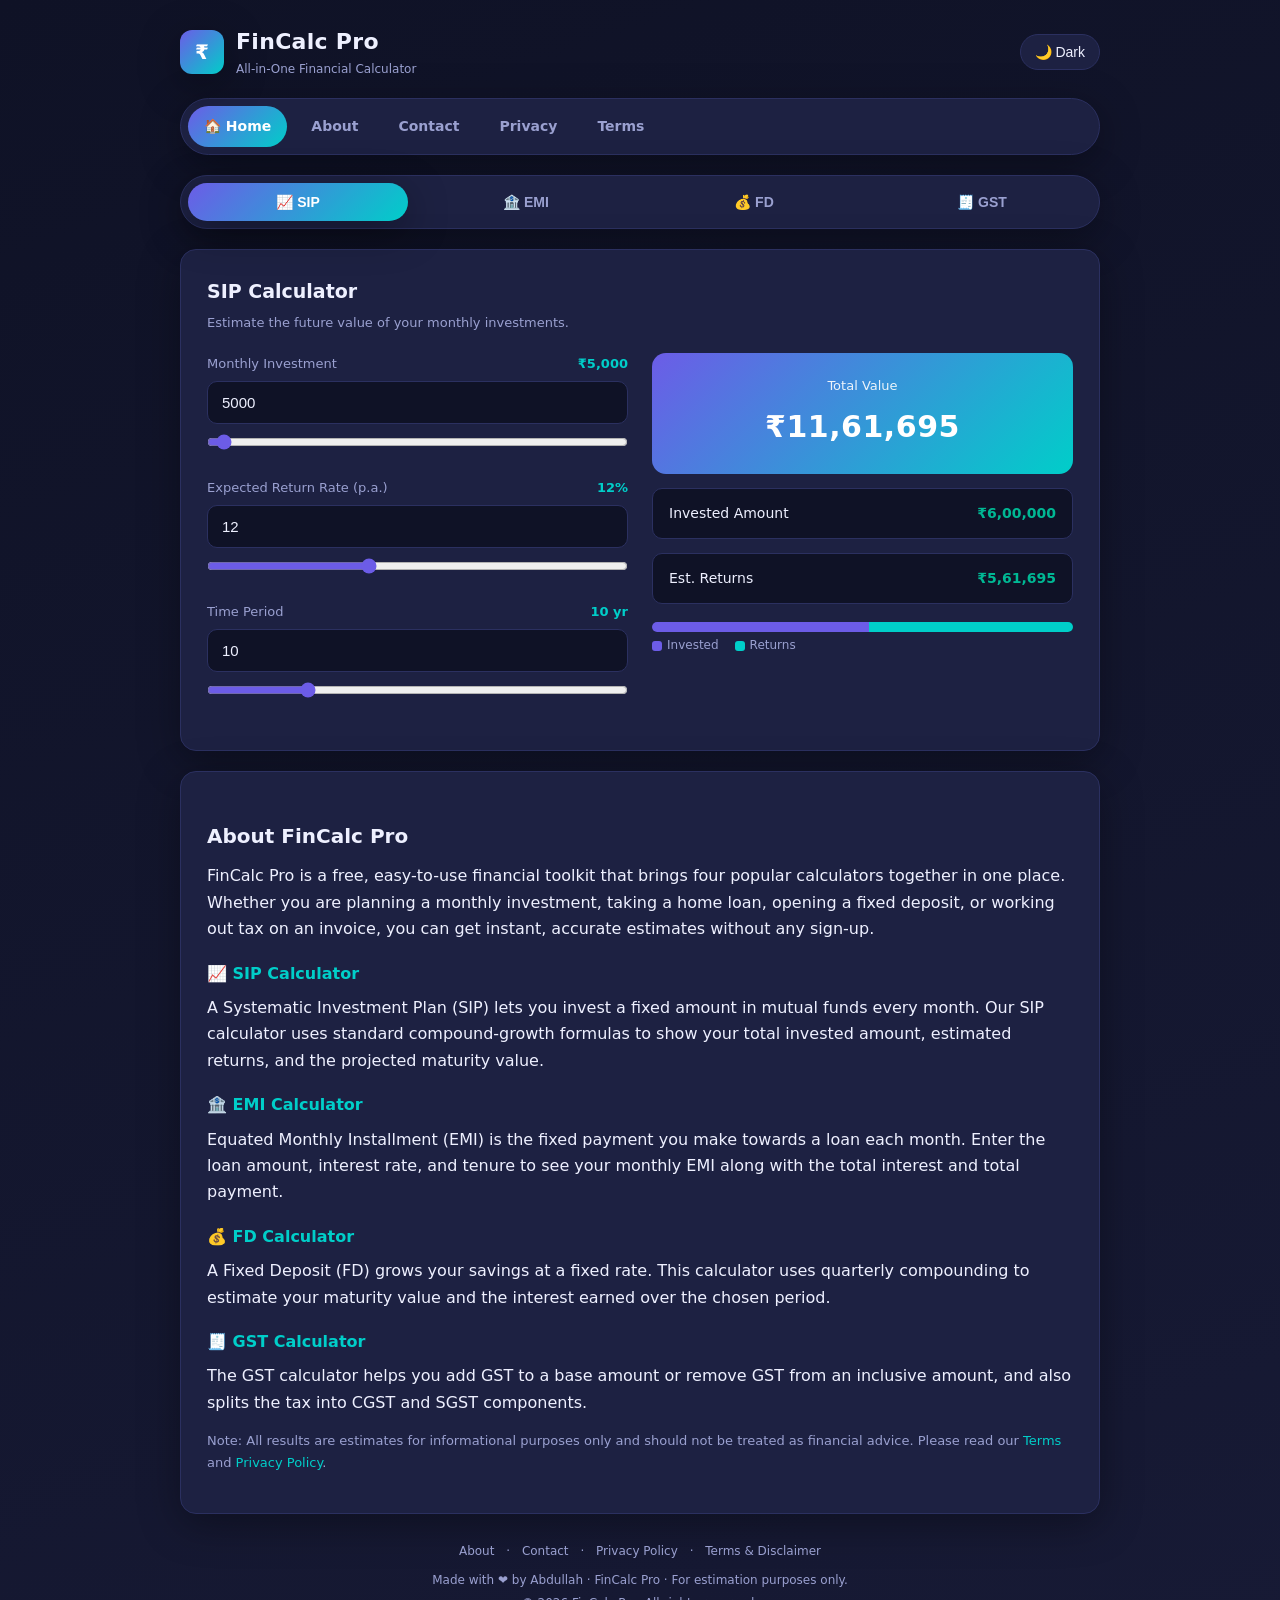
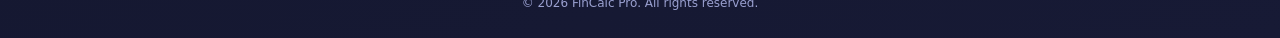
==== index.html @ 47fc5fb8 "Fix calculator bugs, rename to index.html, add SEO + AdSense-ready pages - Rename Index.html -> inde" ====
<!DOCTYPE html>
<html lang="en">
<head>
<meta charset="UTF-8">
<meta name="viewport" content="width=device-width, initial-scale=1.0">
<title>FinCalc Pro · Free SIP, EMI, FD & GST Calculator</title>
<meta name="description" content="FinCalc Pro is a free all-in-one financial calculator to compute SIP returns, loan EMI, fixed deposit (FD) maturity and GST online. Fast, accurate and mobile friendly.">
<meta name="keywords" content="SIP calculator, EMI calculator, FD calculator, GST calculator, financial calculator, loan EMI, mutual fund returns">
<meta name="author" content="Abdullah">
<link rel="canonical" href="https://mohdabdullah46345-ops.github.io/All-in-one-calculator-/">

<!-- Open Graph -->
<meta property="og:type" content="website">
<meta property="og:title" content="FinCalc Pro · Free SIP, EMI, FD & GST Calculator">
<meta property="og:description" content="Free all-in-one financial calculator for SIP, EMI, FD and GST. Fast, accurate and mobile friendly.">
<meta property="og:url" content="https://mohdabdullah46345-ops.github.io/All-in-one-calculator-/">
<meta name="twitter:card" content="summary">

<link rel="icon" type="image/svg+xml" href="favicon.svg">
<link rel="stylesheet" href="style.css">

<!-- Google AdSense: apne approval ke baad neeche wali line uncomment karein aur ca-pub-XXXX apne publisher ID se replace karein -->
<!-- <script async src="https://pagead2.googlesyndication.com/pagead/js/adsbygoogle.js?client=ca-pub-XXXXXXXXXXXXXXXX" crossorigin="anonymous"></script> -->

<!-- Structured Data -->
<script type="application/ld+json">
{
  "@context": "https://schema.org",
  "@type": "WebApplication",
  "name": "FinCalc Pro",
  "description": "Free all-in-one financial calculator for SIP, EMI, FD and GST.",
  "applicationCategory": "FinanceApplication",
  "operatingSystem": "All",
  "offers": { "@type": "Offer", "price": "0", "priceCurrency": "INR" },
  "author": { "@type": "Person", "name": "Abdullah" }
}
</script>
</head>
<body>
<div class="wrap">
  <header>
    <div class="logo">
      <a href="index.html">
        <div class="mark">₹</div>
        <div>
          <h1>FinCalc Pro</h1>
          <p>All-in-One Financial Calculator</p>
        </div>
      </a>
    </div>
    <button class="theme-btn" id="themeBtn">🌙 Dark</button>
  </header>

  <nav class="nav">
    <a href="index.html" class="active">🏠 Home</a>
    <a href="about.html">About</a>
    <a href="contact.html">Contact</a>
    <a href="privacy-policy.html">Privacy</a>
    <a href="terms.html">Terms</a>
  </nav>

  <div class="tabs" id="tabs">
    <button class="tab active" data-tab="sip">📈 SIP</button>
    <button class="tab" data-tab="emi">🏦 EMI</button>
    <button class="tab" data-tab="fd">💰 FD</button>
    <button class="tab" data-tab="gst">🧾 GST</button>
  </div>

  <!-- SIP -->
  <div class="card" data-panel="sip">
    <h2>SIP Calculator</h2>
    <p class="sub">Estimate the future value of your monthly investments.</p>
    <div class="grid">
      <div>
        <div class="field">
          <label>Monthly Investment <span class="val" id="sipAmtV">₹5,000</span></label>
          <input type="number" id="sipAmt" value="5000" min="500" max="200000" step="100">
          <input type="range" id="sipAmtR" value="5000" min="500" max="200000" step="500">
        </div>
        <div class="field">
          <label>Expected Return Rate (p.a.) <span class="val" id="sipRateV">12%</span></label>
          <input type="number" id="sipRate" value="12" min="1" max="30" step="0.5">
          <input type="range" id="sipRateR" value="12" min="1" max="30" step="0.5">
        </div>
        <div class="field">
          <label>Time Period <span class="val" id="sipYrV">10 yr</span></label>
          <input type="number" id="sipYr" value="10" min="1" max="40">
          <input type="range" id="sipYrR" value="10" min="1" max="40">
        </div>
      </div>
      <div class="result">
        <div class="res-main"><span>Total Value</span><strong id="sipTotal">₹0</strong></div>
        <div class="res-row"><span>Invested Amount</span><b id="sipInvested">₹0</b></div>
        <div class="res-row"><span>Est. Returns</span><b id="sipReturns">₹0</b></div>
        <div>
          <div class="bar"><i id="sipBar1" style="background:var(--pri)"></i><i id="sipBar2" style="background:var(--pri2)"></i></div>
          <div class="legend"><span><i class="dot" style="background:var(--pri)"></i>Invested</span><span><i class="dot" style="background:var(--pri2)"></i>Returns</span></div>
        </div>
      </div>
    </div>
  </div>

  <!-- EMI -->
  <div class="card" data-panel="emi" style="display:none">
    <h2>EMI Calculator</h2>
    <p class="sub">Calculate your monthly loan installment.</p>
    <div class="grid">
      <div>
        <div class="field">
          <label>Loan Amount <span class="val" id="emiAmtV">₹10,00,000</span></label>
          <input type="number" id="emiAmt" value="1000000" min="50000" max="10000000" step="1000">
          <input type="range" id="emiAmtR" value="1000000" min="50000" max="10000000" step="50000">
        </div>
        <div class="field">
          <label>Interest Rate (p.a.) <span class="val" id="emiRateV">9%</span></label>
          <input type="number" id="emiRate" value="9" min="1" max="20" step="0.1">
          <input type="range" id="emiRateR" value="9" min="1" max="20" step="0.1">
        </div>
        <div class="field">
          <label>Loan Tenure <span class="val" id="emiYrV">20 yr</span></label>
          <input type="number" id="emiYr" value="20" min="1" max="30">
          <input type="range" id="emiYrR" value="20" min="1" max="30">
        </div>
      </div>
      <div class="result">
        <div class="res-main"><span>Monthly EMI</span><strong id="emiMonthly">₹0</strong></div>
        <div class="res-row"><span>Principal</span><b id="emiPrincipal">₹0</b></div>
        <div class="res-row"><span>Total Interest</span><b id="emiInterest">₹0</b></div>
        <div class="res-row"><span>Total Payment</span><b id="emiTotal">₹0</b></div>
        <div>
          <div class="bar"><i id="emiBar1" style="background:var(--pri)"></i><i id="emiBar2" style="background:var(--pri2)"></i></div>
          <div class="legend"><span><i class="dot" style="background:var(--pri)"></i>Principal</span><span><i class="dot" style="background:var(--pri2)"></i>Interest</span></div>
        </div>
      </div>
    </div>
  </div>

  <!-- FD -->
  <div class="card" data-panel="fd" style="display:none">
    <h2>FD Calculator</h2>
    <p class="sub">Maturity value with quarterly compounding.</p>
    <div class="grid">
      <div>
        <div class="field">
          <label>Principal Amount <span class="val" id="fdAmtV">₹1,00,000</span></label>
          <input type="number" id="fdAmt" value="100000" min="5000" max="5000000" step="1000">
          <input type="range" id="fdAmtR" value="100000" min="5000" max="5000000" step="5000">
        </div>
        <div class="field">
          <label>Interest Rate (p.a.) <span class="val" id="fdRateV">7%</span></label>
          <input type="number" id="fdRate" value="7" min="1" max="12" step="0.1">
          <input type="range" id="fdRateR" value="7" min="1" max="12" step="0.1">
        </div>
        <div class="field">
          <label>Time Period <span class="val" id="fdYrV">5 yr</span></label>
          <input type="number" id="fdYr" value="5" min="1" max="25">
          <input type="range" id="fdYrR" value="5" min="1" max="25">
        </div>
      </div>
      <div class="result">
        <div class="res-main"><span>Maturity Value</span><strong id="fdTotal">₹0</strong></div>
        <div class="res-row"><span>Invested Amount</span><b id="fdInvested">₹0</b></div>
        <div class="res-row"><span>Est. Interest</span><b id="fdInterest">₹0</b></div>
        <div>
          <div class="bar"><i id="fdBar1" style="background:var(--pri)"></i><i id="fdBar2" style="background:var(--pri2)"></i></div>
          <div class="legend"><span><i class="dot" style="background:var(--pri)"></i>Invested</span><span><i class="dot" style="background:var(--pri2)"></i>Interest</span></div>
        </div>
      </div>
    </div>
  </div>

  <!-- GST -->
  <div class="card" data-panel="gst" style="display:none">
    <h2>GST Calculator</h2>
    <p class="sub">Add or remove GST from an amount.</p>
    <div class="grid">
      <div>
        <div class="field">
          <label>Amount <span class="val" id="gstAmtV">₹10,000</span></label>
          <input type="number" id="gstAmt" value="10000" min="1" max="1000000" step="100">
          <input type="range" id="gstAmtR" value="10000" min="100" max="1000000" step="100">
        </div>
        <div class="field">
          <label>GST Rate <span class="val" id="gstRateV">18%</span></label>
          <input type="number" id="gstRate" value="18" min="0" max="28" step="0.5">
          <input type="range" id="gstRateR" value="18" min="0" max="28" step="0.5">
        </div>
        <div class="field">
          <label style="margin-bottom:10px">Calculation Type</label>
          <label style="font-size:14px;color:var(--txt);cursor:pointer"><input type="radio" name="gstType" value="add" checked> Add GST (exclusive)</label><br>
          <label style="font-size:14px;color:var(--txt);cursor:pointer;margin-top:6px;display:inline-block"><input type="radio" name="gstType" value="remove"> Remove GST (inclusive)</label>
        </div>
      </div>
      <div class="result">
        <div class="res-main"><span>Total Amount</span><strong id="gstTotal">₹0</strong></div>
        <div class="res-row"><span>Base Amount</span><b id="gstBase">₹0</b></div>
        <div class="res-row"><span>GST Amount</span><b id="gstTax">₹0</b></div>
        <div class="res-row"><span>CGST + SGST</span><b id="gstSplit">₹0 + ₹0</b></div>
      </div>
    </div>
  </div>

  <!-- SEO / AdSense friendly descriptive content -->
  <div class="card content" style="margin-top:20px">
    <h2>About FinCalc Pro</h2>
    <p>FinCalc Pro is a free, easy-to-use financial toolkit that brings four popular calculators together in one place. Whether you are planning a monthly investment, taking a home loan, opening a fixed deposit, or working out tax on an invoice, you can get instant, accurate estimates without any sign-up.</p>
    <h3>📈 SIP Calculator</h3>
    <p>A Systematic Investment Plan (SIP) lets you invest a fixed amount in mutual funds every month. Our SIP calculator uses standard compound-growth formulas to show your total invested amount, estimated returns, and the projected maturity value.</p>
    <h3>🏦 EMI Calculator</h3>
    <p>Equated Monthly Installment (EMI) is the fixed payment you make towards a loan each month. Enter the loan amount, interest rate, and tenure to see your monthly EMI along with the total interest and total payment.</p>
    <h3>💰 FD Calculator</h3>
    <p>A Fixed Deposit (FD) grows your savings at a fixed rate. This calculator uses quarterly compounding to estimate your maturity value and the interest earned over the chosen period.</p>
    <h3>🧾 GST Calculator</h3>
    <p>The GST calculator helps you add GST to a base amount or remove GST from an inclusive amount, and also splits the tax into CGST and SGST components.</p>
    <p style="color:var(--muted);font-size:13px">Note: All results are estimates for informational purposes only and should not be treated as financial advice. Please read our <a href="terms.html">Terms</a> and <a href="privacy-policy.html">Privacy Policy</a>.</p>
  </div>

  <footer>
    <div class="foot-links">
      <a href="about.html">About</a> ·
      <a href="contact.html">Contact</a> ·
      <a href="privacy-policy.html">Privacy Policy</a> ·
      <a href="terms.html">Terms &amp; Disclaimer</a>
    </div>
    Made with ❤️ by Abdullah · FinCalc Pro · For estimation purposes only.<br>
    &copy; <span id="year"></span> FinCalc Pro. All rights reserved.
  </footer>
</div>

<script src="app.js"></script>
</body>
</html>
---- style.css ----
/* ===== FinCalc Pro - Shared Styles ===== */
:root{
  --bg:#0f1226; --bg2:#171a35; --card:#1d2142; --line:#2b3060;
  --txt:#eef0ff; --muted:#9aa0d0; --pri:#6c5ce7; --pri2:#00cec9;
  --good:#00b894; --warn:#fdcb6e; --shadow:0 10px 40px rgba(0,0,0,.35);
  --r:16px;
}
[data-theme="light"]{
  --bg:#eef1f8; --bg2:#ffffff; --card:#ffffff; --line:#e3e7f2;
  --txt:#1a1d35; --muted:#6b7194; --shadow:0 10px 30px rgba(50,60,120,.12);
}
*{box-sizing:border-box;margin:0;padding:0}
body{
  font-family:"Segoe UI",system-ui,-apple-system,Roboto,Arial,sans-serif;
  background:linear-gradient(160deg,var(--bg),var(--bg2));
  color:var(--txt);min-height:100vh;padding:24px 14px;transition:.3s;
  line-height:1.65;
}
.wrap{max-width:920px;margin:0 auto}
a{color:var(--pri2);text-decoration:none}
a:hover{text-decoration:underline}

/* header */
header{display:flex;align-items:center;justify-content:space-between;margin-bottom:18px;flex-wrap:wrap;gap:12px}
.logo{display:flex;align-items:center;gap:12px}
.logo a{display:flex;align-items:center;gap:12px;color:inherit;text-decoration:none}
.logo .mark{width:44px;height:44px;border-radius:12px;display:grid;place-items:center;
  background:linear-gradient(135deg,var(--pri),var(--pri2));font-weight:800;font-size:20px;color:#fff;box-shadow:var(--shadow)}
.logo h1{font-size:22px;letter-spacing:.3px}
.logo p{font-size:12px;color:var(--muted)}
.theme-btn{background:var(--card);border:1px solid var(--line);color:var(--txt);
  padding:9px 14px;border-radius:30px;cursor:pointer;font-size:14px;transition:.2s}
.theme-btn:hover{border-color:var(--pri)}

/* primary nav */
.nav{display:flex;gap:8px;flex-wrap:wrap;background:var(--card);padding:7px;border-radius:30px;
  margin-bottom:20px;border:1px solid var(--line);box-shadow:var(--shadow)}
.nav a{padding:9px 16px;border-radius:24px;font-weight:600;font-size:14px;color:var(--muted);transition:.2s}
.nav a:hover{color:var(--txt);text-decoration:none}
.nav a.active{background:linear-gradient(135deg,var(--pri),var(--pri2));color:#fff}

/* tabs */
.tabs{display:flex;gap:8px;background:var(--card);padding:7px;border-radius:30px;
  margin-bottom:20px;flex-wrap:wrap;border:1px solid var(--line);box-shadow:var(--shadow)}
.tab{flex:1;min-width:120px;text-align:center;padding:11px 10px;border-radius:24px;cursor:pointer;
  font-weight:600;font-size:14px;color:var(--muted);transition:.25s;border:none;background:none}
.tab.active{background:linear-gradient(135deg,var(--pri),var(--pri2));color:#fff;box-shadow:var(--shadow)}

/* card */
.card{background:var(--card);border:1px solid var(--line);border-radius:var(--r);
  padding:26px;box-shadow:var(--shadow);animation:fade .35s ease}
@keyframes fade{from{opacity:0;transform:translateY(8px)}to{opacity:1;transform:none}}
.card h2{font-size:19px;margin-bottom:4px}
.card .sub{color:var(--muted);font-size:13px;margin-bottom:20px}

/* calculator grid */
.grid{display:grid;grid-template-columns:1fr 1fr;gap:24px}
@media(max-width:680px){.grid{grid-template-columns:1fr}}
.field{margin-bottom:18px}
.field label{display:flex;justify-content:space-between;font-size:13px;color:var(--muted);margin-bottom:7px}
.field .val{color:var(--pri2);font-weight:700}
.field input[type=number]{width:100%;padding:12px 14px;border-radius:10px;border:1px solid var(--line);
  background:var(--bg);color:var(--txt);font-size:15px;outline:none;transition:.2s}
.field input[type=number]:focus{border-color:var(--pri)}
.field input[type=range]{width:100%;accent-color:var(--pri);margin-top:10px}
.result{display:flex;flex-direction:column;gap:14px}
.res-main{background:linear-gradient(135deg,var(--pri),var(--pri2));border-radius:14px;
  padding:22px;color:#fff;text-align:center}
.res-main span{font-size:13px;opacity:.9;display:block;margin-bottom:6px}
.res-main strong{font-size:30px;font-weight:800;letter-spacing:.5px}
.res-row{display:flex;justify-content:space-between;padding:13px 16px;background:var(--bg);
  border-radius:10px;border:1px solid var(--line);font-size:14px}
.res-row b{color:var(--good)}
.bar{height:10px;border-radius:6px;background:var(--bg);overflow:hidden;display:flex;margin-top:4px}
.bar i{display:block;height:100%}
.legend{display:flex;gap:16px;font-size:12px;color:var(--muted);margin-top:4px}
.dot{display:inline-block;width:10px;height:10px;border-radius:3px;margin-right:5px;vertical-align:middle}

/* content pages (about, privacy, etc.) */
.content h2{font-size:20px;margin:22px 0 10px}
.content h3{font-size:16px;margin:18px 0 8px;color:var(--pri2)}
.content p{margin-bottom:14px;color:var(--txt)}
.content ul{margin:0 0 14px 22px;color:var(--txt)}
.content li{margin-bottom:7px}
.content .meta{color:var(--muted);font-size:13px;margin-bottom:18px}
.content a{color:var(--pri2)}

/* contact form */
.form-field{margin-bottom:16px}
.form-field label{display:block;font-size:13px;color:var(--muted);margin-bottom:6px}
.form-field input,.form-field textarea{width:100%;padding:12px 14px;border-radius:10px;
  border:1px solid var(--line);background:var(--bg);color:var(--txt);font-size:15px;outline:none;font-family:inherit}
.form-field input:focus,.form-field textarea:focus{border-color:var(--pri)}
.btn{background:linear-gradient(135deg,var(--pri),var(--pri2));color:#fff;border:none;
  padding:12px 22px;border-radius:30px;font-size:15px;font-weight:600;cursor:pointer;transition:.2s}
.btn:hover{opacity:.92}

footer{text-align:center;color:var(--muted);font-size:12px;margin-top:26px;line-height:1.9}
footer a{color:var(--muted)}
footer a:hover{color:var(--pri2)}
.foot-links{margin-bottom:6px}
.foot-links a{margin:0 8px}
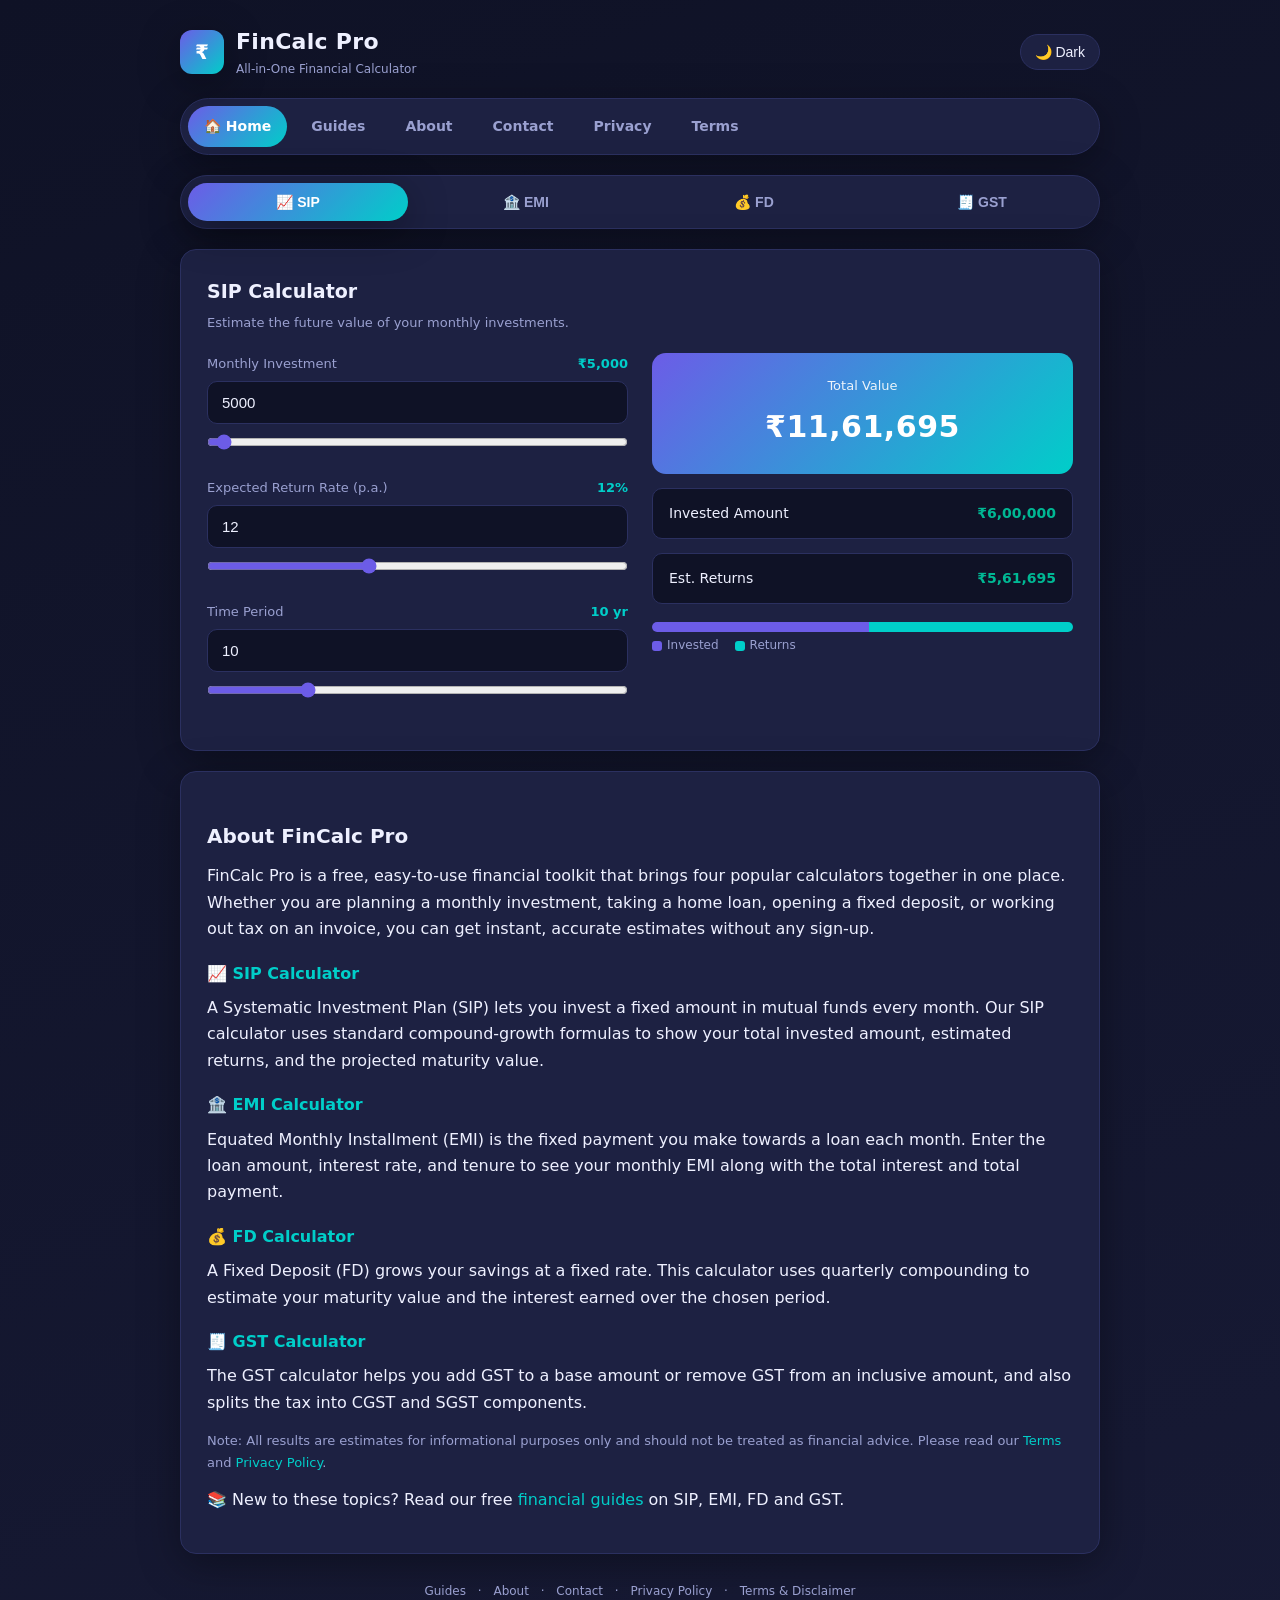
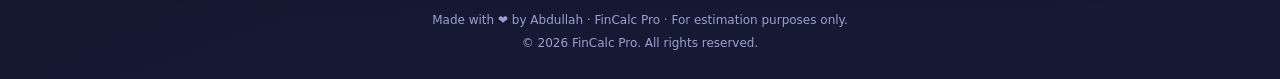
==== commit b81ac3c7: "Add EMI, FD, GST guide articles + guides index page - Add emi-guide.html, fd-guide.html, gst-guide.h" ====
--- a/index.html
+++ b/index.html
@@ -3,6 +3,7 @@
 <head>
 <meta charset="UTF-8">
 <meta name="viewport" content="width=device-width, initial-scale=1.0">
+<meta name="google-site-verification" content="vw7XBPEqte4qpdyo3AJ491x3fcJIw0oCZfiyxnTsbXY" />
 <title>FinCalc Pro · Free SIP, EMI, FD & GST Calculator</title>
 <meta name="description" content="FinCalc Pro is a free all-in-one financial calculator to compute SIP returns, loan EMI, fixed deposit (FD) maturity and GST online. Fast, accurate and mobile friendly.">
 <meta name="keywords" content="SIP calculator, EMI calculator, FD calculator, GST calculator, financial calculator, loan EMI, mutual fund returns">
@@ -53,6 +54,7 @@
 
   <nav class="nav">
     <a href="index.html" class="active">🏠 Home</a>
+    <a href="guides.html">Guides</a>
     <a href="about.html">About</a>
     <a href="contact.html">Contact</a>
     <a href="privacy-policy.html">Privacy</a>
@@ -213,10 +215,12 @@
     <h3>🧾 GST Calculator</h3>
     <p>The GST calculator helps you add GST to a base amount or remove GST from an inclusive amount, and also splits the tax into CGST and SGST components.</p>
     <p style="color:var(--muted);font-size:13px">Note: All results are estimates for informational purposes only and should not be treated as financial advice. Please read our <a href="terms.html">Terms</a> and <a href="privacy-policy.html">Privacy Policy</a>.</p>
+    <p style="margin-top:10px">📚 New to these topics? Read our free <a href="guides.html">financial guides</a> on SIP, EMI, FD and GST.</p>
   </div>
 
   <footer>
     <div class="foot-links">
+      <a href="guides.html">Guides</a> ·
       <a href="about.html">About</a> ·
       <a href="contact.html">Contact</a> ·
       <a href="privacy-policy.html">Privacy Policy</a> ·
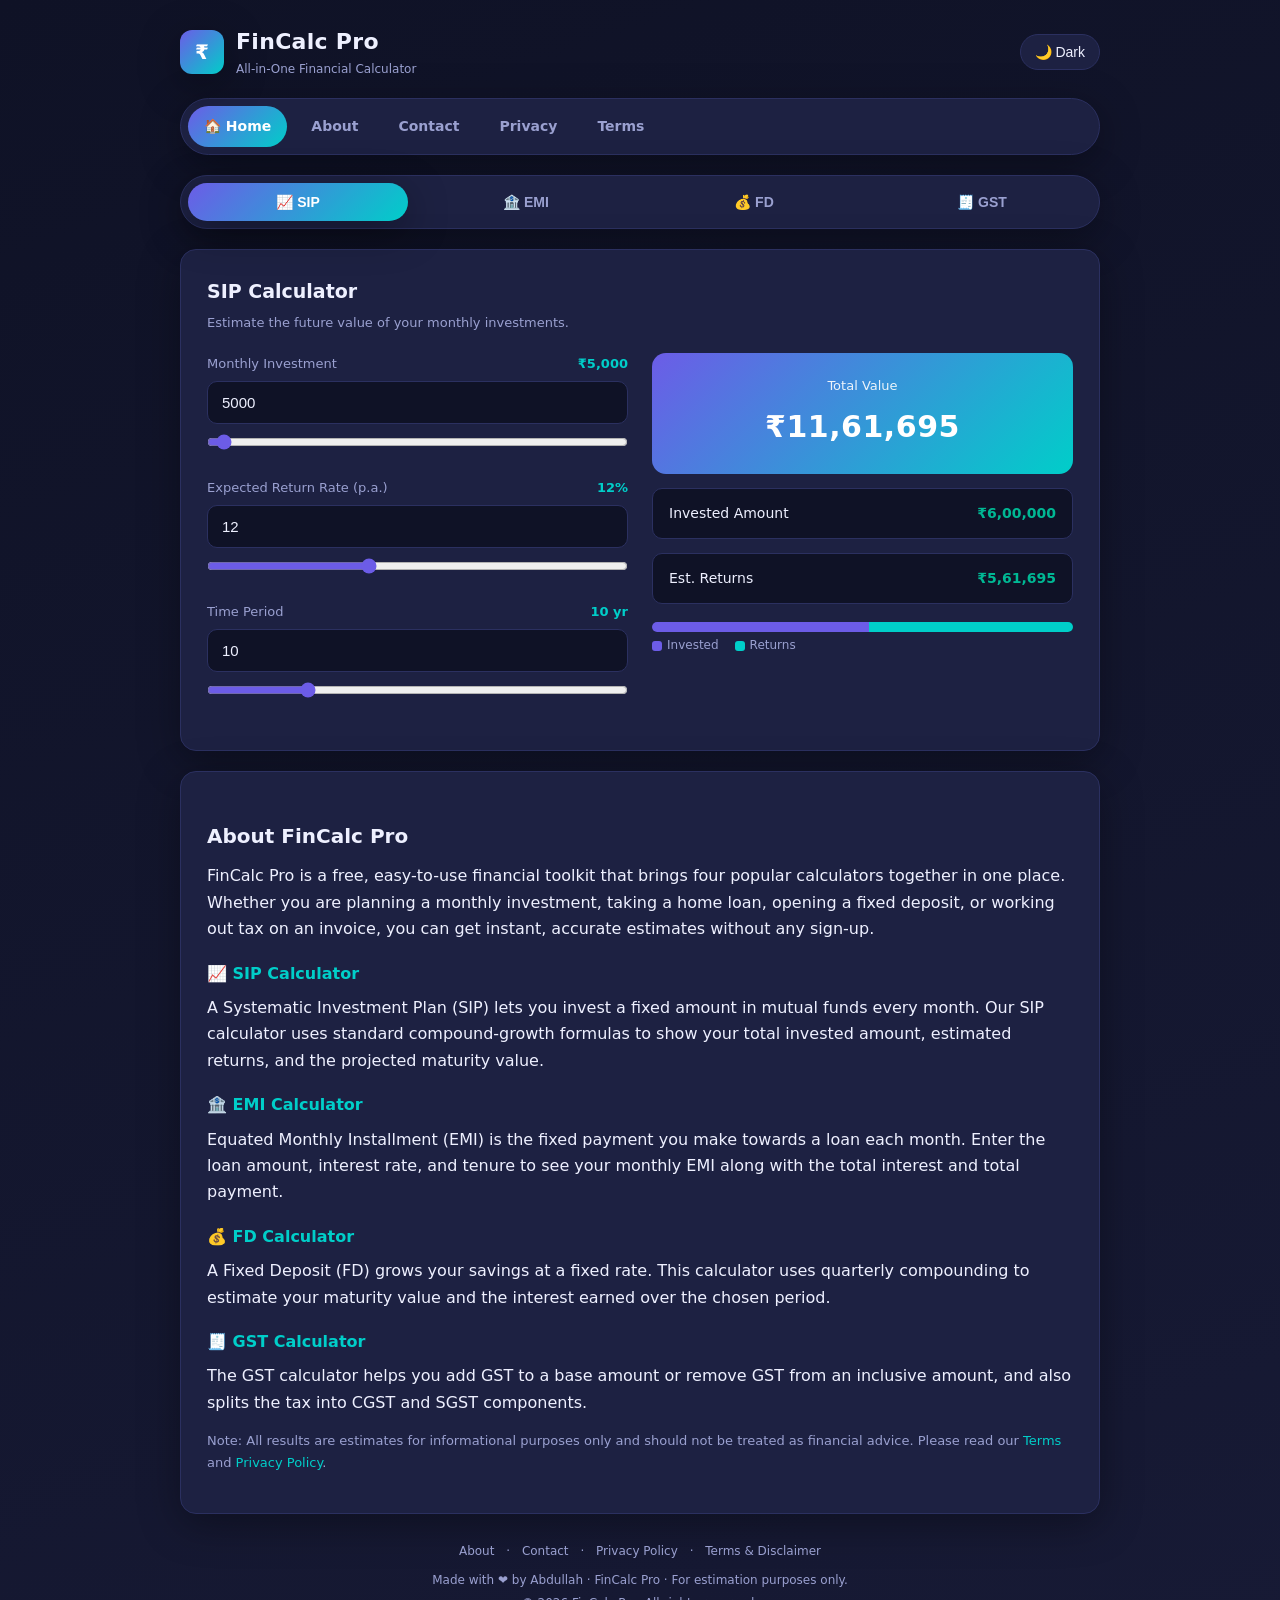
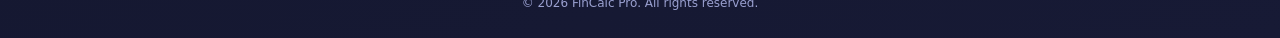
==== commit 0ea6850e: "Add Google site verification meta tag" ====
--- a/index.html
+++ b/index.html
@@ -1,9 +1,8 @@
 <!DOCTYPE html>
 <html lang="en">
-<head>
+<head> <meta name="google-site-verification" content="vw7XBPEqte4qpdyo3AJ491x3fcJIw0oCZfiyxnTsbXY" />
 <meta charset="UTF-8">
 <meta name="viewport" content="width=device-width, initial-scale=1.0">
-<meta name="google-site-verification" content="vw7XBPEqte4qpdyo3AJ491x3fcJIw0oCZfiyxnTsbXY" />
 <title>FinCalc Pro · Free SIP, EMI, FD & GST Calculator</title>
 <meta name="description" content="FinCalc Pro is a free all-in-one financial calculator to compute SIP returns, loan EMI, fixed deposit (FD) maturity and GST online. Fast, accurate and mobile friendly.">
 <meta name="keywords" content="SIP calculator, EMI calculator, FD calculator, GST calculator, financial calculator, loan EMI, mutual fund returns">
@@ -54,7 +53,6 @@
 
   <nav class="nav">
     <a href="index.html" class="active">🏠 Home</a>
-    <a href="guides.html">Guides</a>
     <a href="about.html">About</a>
     <a href="contact.html">Contact</a>
     <a href="privacy-policy.html">Privacy</a>
@@ -215,12 +213,10 @@
     <h3>🧾 GST Calculator</h3>
     <p>The GST calculator helps you add GST to a base amount or remove GST from an inclusive amount, and also splits the tax into CGST and SGST components.</p>
     <p style="color:var(--muted);font-size:13px">Note: All results are estimates for informational purposes only and should not be treated as financial advice. Please read our <a href="terms.html">Terms</a> and <a href="privacy-policy.html">Privacy Policy</a>.</p>
-    <p style="margin-top:10px">📚 New to these topics? Read our free <a href="guides.html">financial guides</a> on SIP, EMI, FD and GST.</p>
   </div>
 
   <footer>
     <div class="foot-links">
-      <a href="guides.html">Guides</a> ·
       <a href="about.html">About</a> ·
       <a href="contact.html">Contact</a> ·
       <a href="privacy-policy.html">Privacy Policy</a> ·
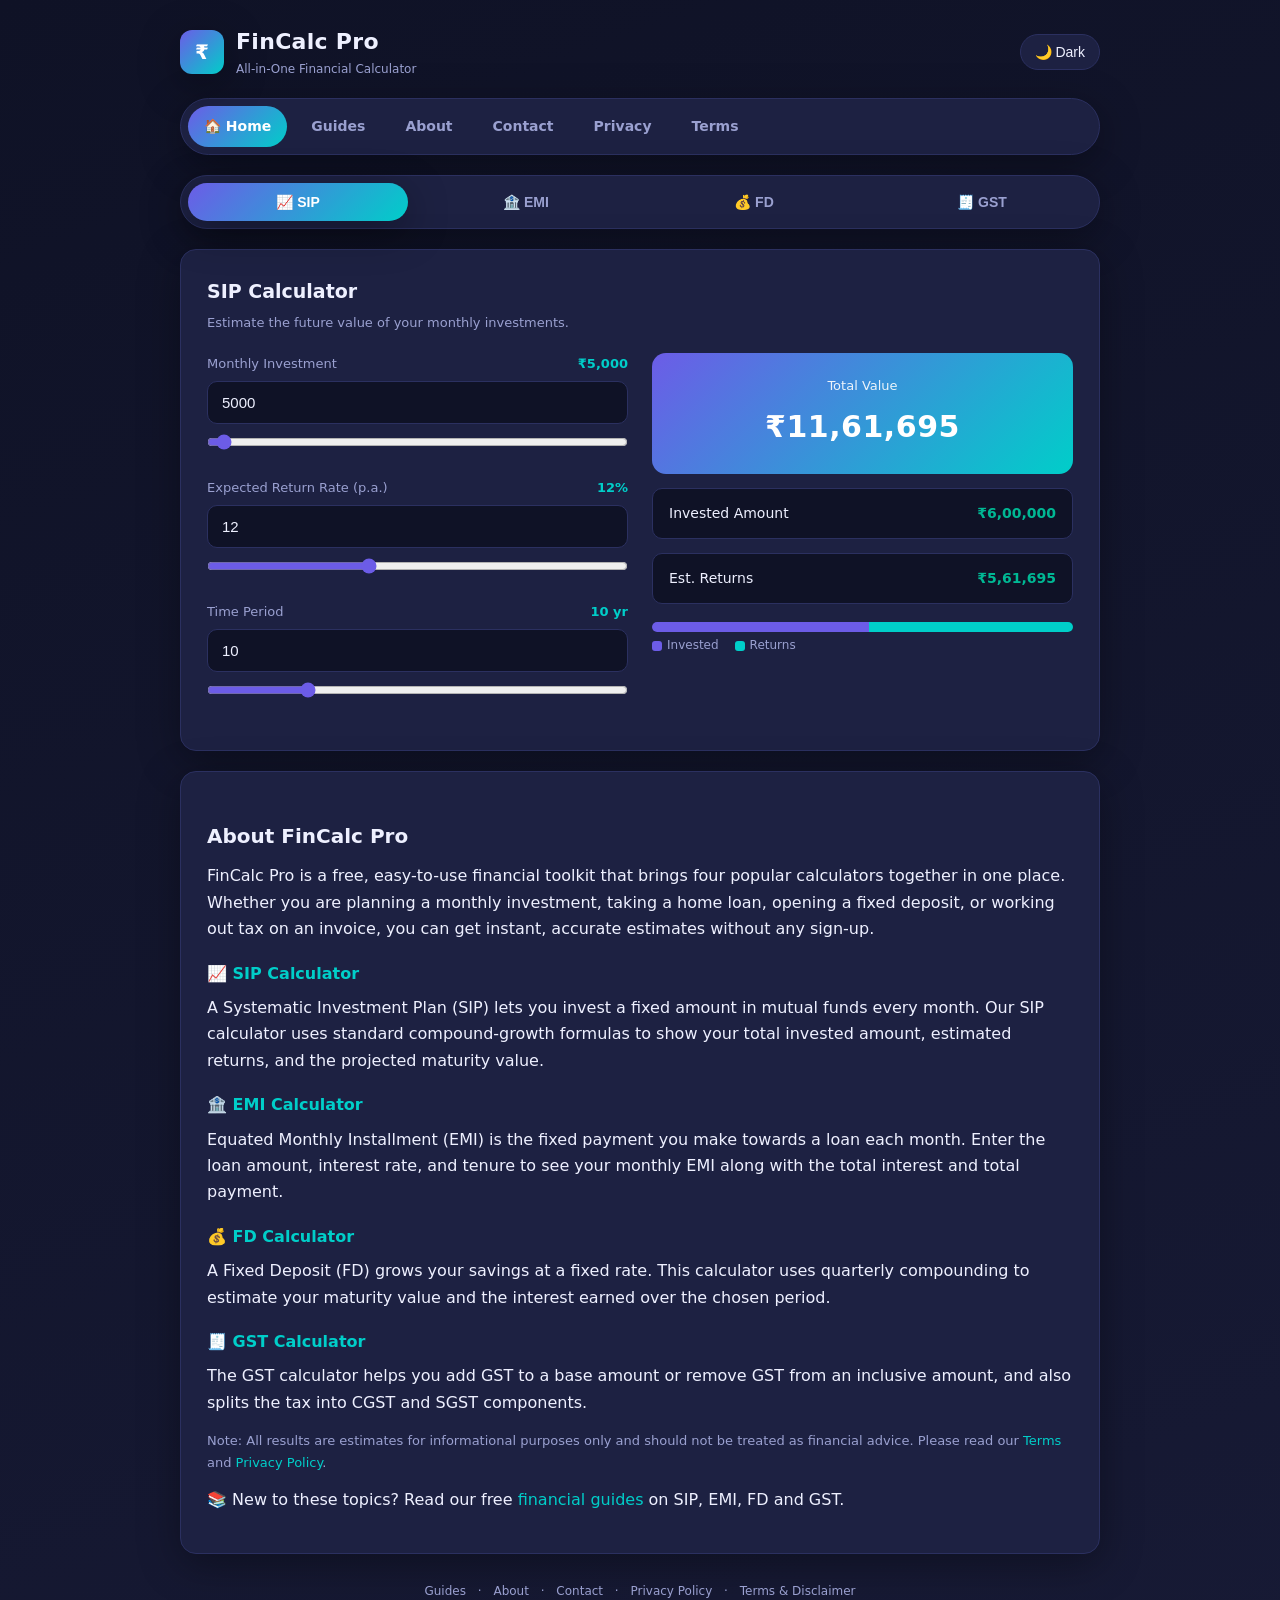
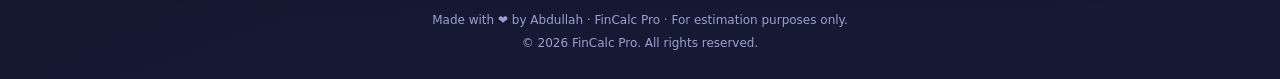
==== commit a065d0e3: "Merge remote-tracking branch 'origin/main'" ====
--- a/index.html
+++ b/index.html
@@ -3,6 +3,7 @@
 <head> <meta name="google-site-verification" content="vw7XBPEqte4qpdyo3AJ491x3fcJIw0oCZfiyxnTsbXY" />
 <meta charset="UTF-8">
 <meta name="viewport" content="width=device-width, initial-scale=1.0">
+<meta name="google-site-verification" content="vw7XBPEqte4qpdyo3AJ491x3fcJIw0oCZfiyxnTsbXY" />
 <title>FinCalc Pro · Free SIP, EMI, FD & GST Calculator</title>
 <meta name="description" content="FinCalc Pro is a free all-in-one financial calculator to compute SIP returns, loan EMI, fixed deposit (FD) maturity and GST online. Fast, accurate and mobile friendly.">
 <meta name="keywords" content="SIP calculator, EMI calculator, FD calculator, GST calculator, financial calculator, loan EMI, mutual fund returns">
@@ -53,6 +54,7 @@
 
   <nav class="nav">
     <a href="index.html" class="active">🏠 Home</a>
+    <a href="guides.html">Guides</a>
     <a href="about.html">About</a>
     <a href="contact.html">Contact</a>
     <a href="privacy-policy.html">Privacy</a>
@@ -213,10 +215,12 @@
     <h3>🧾 GST Calculator</h3>
     <p>The GST calculator helps you add GST to a base amount or remove GST from an inclusive amount, and also splits the tax into CGST and SGST components.</p>
     <p style="color:var(--muted);font-size:13px">Note: All results are estimates for informational purposes only and should not be treated as financial advice. Please read our <a href="terms.html">Terms</a> and <a href="privacy-policy.html">Privacy Policy</a>.</p>
+    <p style="margin-top:10px">📚 New to these topics? Read our free <a href="guides.html">financial guides</a> on SIP, EMI, FD and GST.</p>
   </div>
 
   <footer>
     <div class="foot-links">
+      <a href="guides.html">Guides</a> ·
       <a href="about.html">About</a> ·
       <a href="contact.html">Contact</a> ·
       <a href="privacy-policy.html">Privacy Policy</a> ·
